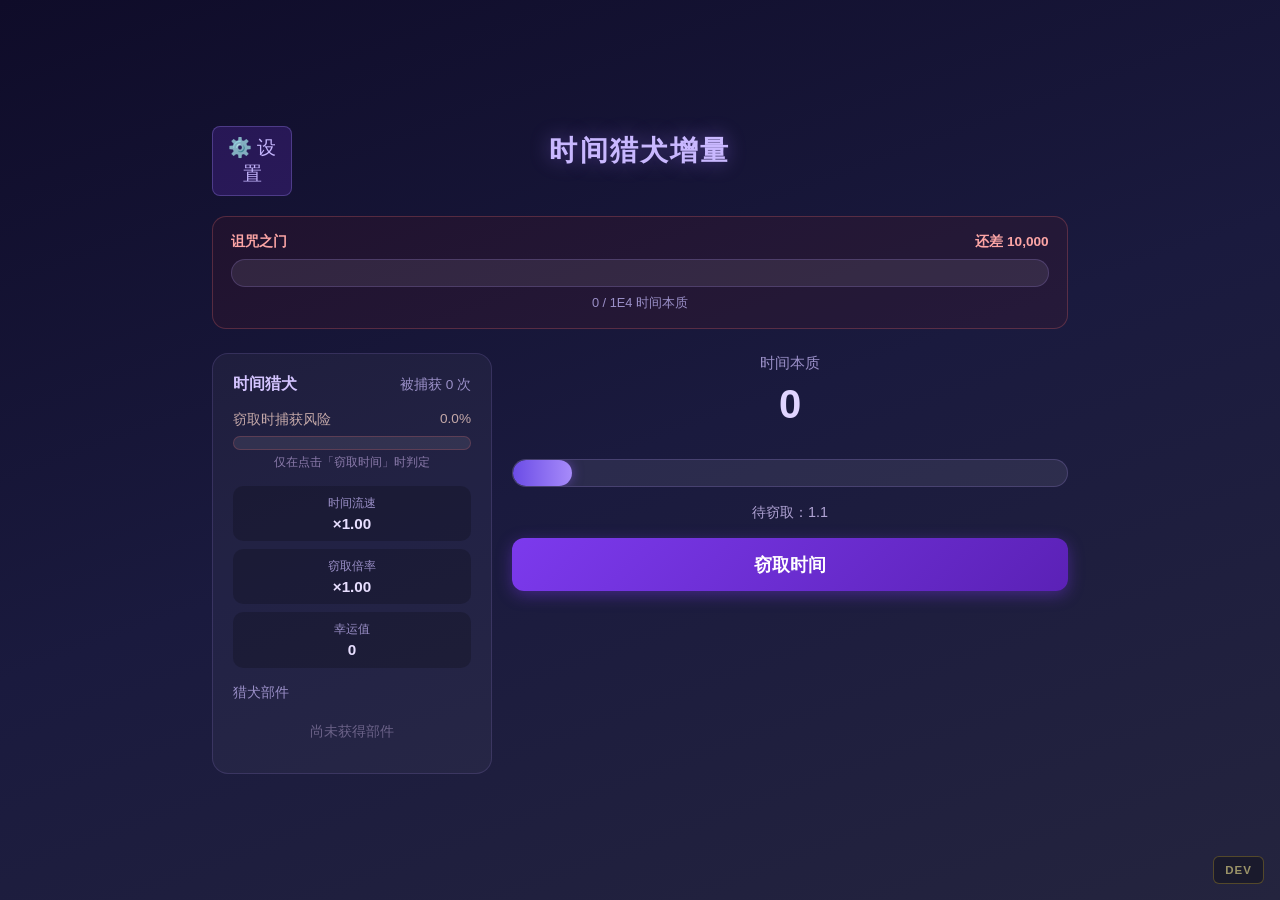
==== index.html @ 8dd00825 "初始化" ====
<!DOCTYPE html>
<html lang="zh-CN">
<head>
  <meta charset="UTF-8">
  <meta name="viewport" content="width=device-width, initial-scale=1.0">
  <title>时间猎犬增量</title>
  <link rel="stylesheet" href="css/style.css">
</head>
<body>
  <div class="game-container">
    <header class="game-header">
      <div class="header-left">
        <button class="settings-btn" id="settings-btn">⚙️ 设置</button>
      </div>
      <h1>时间猎犬增量</h1>
      <div class="header-right"></div>
    </header>

    <!-- 设置面板 -->
    <div class="settings-panel hidden" id="settings-panel">
      <div class="settings-content">
        <div class="settings-header">
          <h2>设置</h2>
          <button class="close-settings-btn" id="close-settings-btn">✕</button>
        </div>
        <div class="settings-actions">
          <button class="reset-save-btn" id="reset-save-btn">重置存档</button>
        </div>
      </div>
    </div>

    <section class="curse-milestone" id="curse-milestone">
      <div class="milestone-header">
        <span class="milestone-title">诅咒之门</span>
        <span class="milestone-remaining" id="curse-remaining-text">还差 1E4</span>
      </div>
      <div class="progress-wrapper curse-milestone-wrapper">
        <div class="progress-bar curse-milestone-bar" id="curse-bar"></div>
      </div>
      <div class="milestone-footer">
        <span class="milestone-progress-text" id="curse-progress-text">0 / 1E4 时间本质</span>
      </div>
      <a class="curse-btn hidden" id="curse-btn" href="curse.html">进入诅咒</a>
    </section>

    <section class="curse-times-milestone hidden" id="curse-times-milestone">
      <div class="milestone-header">
        <span class="milestone-title">被诅咒</span>
        <span class="milestone-remaining" id="curse-times-remaining">还差 10 次</span>
      </div>
      <div class="progress-wrapper curse-times-wrapper">
        <div class="progress-bar curse-times-bar" id="curse-times-bar"></div>
      </div>
      <div class="milestone-footer">
        <span class="milestone-progress-text" id="curse-times-text">0 / 10</span>
      </div>
      <a class="curse-btn" id="curse-btn-times" href="curse.html">进入诅咒</a>
    </section>

    <section class="curse-points-milestone hidden" id="curse-points-milestone">
      <div class="milestone-header">
        <span class="milestone-title">诅咒点数</span>
        <span class="milestone-remaining" id="curse-points-remaining">还差 1E5</span>
      </div>
      <div class="progress-wrapper curse-points-wrapper">
        <div class="progress-bar curse-points-bar" id="curse-points-bar"></div>
      </div>
      <div class="milestone-footer">
        <span class="milestone-progress-text" id="curse-points-text">0 / 1E5</span>
      </div>
      <a class="curse-btn" id="curse-btn-points" href="curse.html">进入诅咒</a>
    </section>

    <section class="challenges-milestone hidden" id="challenges-milestone">
      <div class="milestone-header">
        <span class="milestone-title">完成五个挑战</span>
        <span class="milestone-remaining" id="challenges-remaining">还差 5 个</span>
      </div>
      <div class="progress-wrapper challenges-wrapper">
        <div class="progress-bar challenges-bar" id="challenges-bar"></div>
      </div>
      <div class="milestone-footer">
        <span class="milestone-progress-text" id="challenges-text">0 / 5</span>
      </div>
      <a class="curse-btn" id="curse-btn-challenges" href="curse.html">进入诅咒</a>
    </section>

    <!-- 新添加：悖论点里程碑 -->
    <section class="paradox-milestone hidden" id="paradox-milestone">
      <div class="milestone-header">
        <span class="milestone-title">时间悖论</span>
        <span class="milestone-remaining" id="paradox-remaining">解锁 0</span>
      </div>
      <div class="progress-wrapper paradox-wrapper">
        <div class="progress-bar paradox-bar" id="paradox-bar"></div>
      </div>
      <div class="milestone-footer">
        <span class="milestone-progress-text" id="paradox-text">悖论点: 0 | 加成: 全属性+0%</span>
      </div>
    </section>

    <main class="game-layout">
      <aside class="hound-panel">
        <div class="hound-header">
          <span class="hound-title">时间猎犬</span>
          <span class="capture-count">被捕获 <span id="capture-count">0</span> 次</span>
        </div>

        <div class="curse-stats hidden" id="curse-stats">
          <div class="curse-stat-row">
            <span class="curse-stat-label">被诅咒次数</span>
            <span class="curse-stat-value" id="curse-times-display">0</span>
          </div>
          <div class="curse-stat-row">
            <span class="curse-stat-label">诅咒点数</span>
            <span class="curse-stat-value" id="curse-points-display">0</span>
          </div>
        </div>

        <div class="risk-panel">
          <div class="risk-label">
            <span>窃取时捕获风险</span>
            <span id="capture-risk">0%</span>
          </div>
          <div class="progress-wrapper risk-wrapper">
            <div class="progress-bar risk-bar" id="risk-bar"></div>
          </div>
          <div class="risk-hint">仅在点击「窃取时间」时判定</div>
        </div>

        <div class="cursed-hound-panel hidden" id="cursed-hound-panel">
          <div class="risk-label">
            <span>被诅咒的猎犬威胁</span>
            <span id="cursed-hound-risk">0%</span>
          </div>
          <div class="progress-wrapper risk-wrapper">
            <div class="progress-bar cursed-hound-bar" id="cursed-hound-bar"></div>
          </div>
          <div class="risk-hint">小心！第二条猎犬正在追踪你</div>
        </div>

        <div class="stats-panel">
          <div class="stat-item">
            <span class="stat-name">时间流速</span>
            <span class="stat-value" id="stat-time-flow">×1.00</span>
          </div>
          <div class="stat-item">
            <span class="stat-name">窃取倍率</span>
            <span class="stat-value" id="stat-steal-mult">×1.00</span>
          </div>
          <div class="stat-item">
            <span class="stat-name">幸运值</span>
            <span class="stat-value" id="stat-luck">0</span>
          </div>
          <div class="stat-item stat-curse hidden" id="stat-curse-item">
            <span class="stat-name">时间诅咒</span>
            <span class="stat-value" id="stat-time-curse">×1.00</span>
          </div>
        </div>

        <div class="parts-panel">
          <div class="parts-title">猎犬部件</div>
          <div class="parts-list" id="parts-list">
            <div class="parts-empty">尚未获得部件</div>
          </div>
        </div>

        <div class="parts-panel cursed-equipped-panel hidden" id="cursed-equipped-panel">
          <div class="parts-title">已装备 · 被诅咒部件</div>
          <div class="cursed-equipped" id="cursed-equipped"></div>
        </div>
      </aside>

      <div class="game-content">
        <section class="currency-panel">
          <div class="currency-label">时间本质</div>
          <div class="currency-value" id="essence-total">0</div>
        </section>

        <section class="steal-panel">
          <div class="progress-wrapper">
            <div class="progress-bar" id="progress-bar"></div>
          </div>
          <div class="pending-label">
            待窃取：<span id="essence-pending">0</span>
            <span class="pending-cap hidden" id="pending-cap">（已达上限）</span>
          </div>
          <button class="steal-btn" id="steal-btn">窃取时间</button>
        </section>

        <section class="upgrade-panel hidden" id="upgrade-panel">
          <div class="upgrade-header">
            <span class="upgrade-title">能力升级</span>
          </div>
          <div class="upgrade-list" id="upgrade-list"></div>
        </section>
      </div>
    </main>
  </div>

  <div class="toast hidden" id="capture-toast">
    <div class="toast-title">被时间猎犬捕获！</div>
    <div class="toast-body" id="toast-body"></div>
  </div>

  <script src="js/core/gameState.js"></script>
  <script src="js/systems/save.js"></script>
  <script src="js/systems/stats.js"></script>
  <script src="js/systems/timeEssence.js"></script>
  <script src="js/systems/upgrades.js"></script>
  <script src="js/systems/curse.js"></script>
  <script src="js/systems/curseShop.js"></script>
  <script src="js/systems/timeHound.js"></script>
  <script src="js/ui/ui.js"></script>
  <script src="js/main.js"></script>

  <!-- ========== DEV MODE（发布时删除此区块及 js/dev/、css/dev.css）========== -->
  <link rel="stylesheet" href="css/dev.css">
  <script src="js/dev/devMode.js"></script>
  <!-- ========== END DEV MODE ========== -->
</body>
</html>
---- css/style.css ----
* {
  margin: 0;
  padding: 0;
  box-sizing: border-box;
}

body {
  min-height: 100vh;
  font-family: "Segoe UI", "Microsoft YaHei", sans-serif;
  background: linear-gradient(160deg, #0f0c29 0%, #1a1a3e 50%, #24243e 100%);
  color: #e8e6f0;
  display: flex;
  align-items: center;
  justify-content: center;
  padding: 1.5rem 0;
}

.game-container {
  width: min(920px, 96vw);
  padding: 2rem;
}

.game-header h1 {
  text-align: center;
  font-size: 1.75rem;
  font-weight: 600;
  letter-spacing: 0.08em;
  margin-bottom: 1.25rem;
  color: #c9b8ff;
  text-shadow: 0 0 20px rgba(160, 120, 255, 0.4);
}

.curse-milestone {
  background: rgba(127, 29, 29, 0.12);
  border: 1px solid rgba(248, 113, 113, 0.25);
  border-radius: 14px;
  padding: 1rem 1.15rem;
  margin-bottom: 1.5rem;
  animation: panel-in 0.35s ease;
}

.curse-milestone.hidden {
  display: none;
}

.milestone-header {
  display: flex;
  justify-content: space-between;
  align-items: center;
  margin-bottom: 0.5rem;
  font-size: 0.85rem;
}

.milestone-title {
  font-weight: 600;
  color: #fca5a5;
}

.milestone-progress-text {
  color: #9a8fc7;
  font-size: 0.8rem;
  font-variant-numeric: tabular-nums;
}

.milestone-remaining {
  color: #fca5a5;
  font-weight: 600;
  font-variant-numeric: tabular-nums;
}

.milestone-footer {
  margin-top: 0.4rem;
  text-align: center;
}

.curse-milestone-wrapper {
  height: 16px;
  border-color: rgba(248, 113, 113, 0.2);
}

.curse-milestone-bar {
  background: linear-gradient(90deg, #991b1b, #f87171);
  box-shadow: 0 0 10px rgba(220, 38, 38, 0.4);
}

.curse-btn {
  display: block;
  margin-top: 0.85rem;
  padding: 0.7rem 1rem;
  text-align: center;
  text-decoration: none;
  font-size: 0.95rem;
  font-weight: 600;
  color: #fff;
  background: linear-gradient(135deg, #991b1b, #7f1d1d);
  border-radius: 10px;
  box-shadow: 0 4px 16px rgba(153, 27, 27, 0.4);
  transition: transform 0.15s, box-shadow 0.15s;
}

.curse-btn:hover {
  transform: translateY(-2px);
  box-shadow: 0 6px 20px rgba(153, 27, 27, 0.55);
}

.curse-btn.hidden {
  display: none;
}

.curse-times-milestone {
  background: rgba(88, 28, 135, 0.15);
  border: 1px solid rgba(192, 132, 252, 0.3);
  border-radius: 14px;
  padding: 1rem 1.15rem;
  margin-bottom: 1.5rem;
  animation: panel-in 0.35s ease;
}

.curse-times-milestone.hidden {
  display: none;
}

.curse-points-milestone {
  background: rgba(30, 58, 138, 0.15);
  border: 1px solid rgba(96, 165, 250, 0.3);
  border-radius: 14px;
  padding: 1rem 1.15rem;
  margin-bottom: 1.5rem;
  animation: panel-in 0.35s ease;
}

.curse-points-milestone.hidden {
  display: none;
}

.curse-points-wrapper {
  height: 16px;
  border-color: rgba(96, 165, 250, 0.25);
}

.curse-points-bar {
  background: linear-gradient(90deg, #1d4ed8, #60a5fa);
  box-shadow: 0 0 10px rgba(96, 165, 250, 0.4);
}

.curse-stats {
  background: rgba(127, 29, 29, 0.15);
  border: 1px solid rgba(248, 113, 113, 0.2);
  border-radius: 10px;
  padding: 0.65rem 0.75rem;
  margin-bottom: 1rem;
}

.curse-stats.hidden {
  display: none;
}

.curse-stat-row {
  display: flex;
  justify-content: space-between;
  align-items: center;
  font-size: 0.82rem;
  padding: 0.2rem 0;
}

.curse-stat-label {
  color: #c4a8a8;
}

.curse-stat-value {
  color: #fca5a5;
  font-weight: 600;
  font-variant-numeric: tabular-nums;
}

.curse-times-wrapper {
  height: 16px;
  border-color: rgba(192, 132, 252, 0.25);
}

.curse-times-bar {
  background: linear-gradient(90deg, #6b21a8, #c084fc);
  box-shadow: 0 0 10px rgba(192, 132, 252, 0.4);
}

.stat-item.stat-curse.hidden {
  display: none;
}

.cursed-equipped-panel.hidden {
  display: none;
}

.cursed-equipped-panel {
  margin-top: 0.75rem;
}

.cursed-equipped .part-item {
  border-left-color: #f472b6;
}

.cursed-equipped .part-item.stat-timeCurse {
  border-left-color: #e11d48;
}

.part-item.stat-timeCurse {
  border-left-color: #e11d48;
}


.game-layout {
  display: grid;
  grid-template-columns: 280px 1fr;
  gap: 1.25rem;
  align-items: start;
}

.game-content {
  display: flex;
  flex-direction: column;
  gap: 0;
}

.currency-panel {
  text-align: center;
  margin-bottom: 2rem;
}

.currency-label {
  font-size: 0.95rem;
  color: #9a8fc7;
  margin-bottom: 0.5rem;
}

.currency-value {
  font-size: 2.5rem;
  font-weight: 700;
  color: #e0d4ff;
  font-variant-numeric: tabular-nums;
}

.steal-panel {
  display: flex;
  flex-direction: column;
  gap: 1rem;
  margin-bottom: 2rem;
}

.progress-wrapper {
  width: 100%;
  height: 28px;
  background: rgba(255, 255, 255, 0.08);
  border-radius: 14px;
  overflow: hidden;
  border: 1px solid rgba(180, 150, 255, 0.2);
}

.progress-bar {
  height: 100%;
  width: 0%;
  background: linear-gradient(90deg, #6b4ce6, #a78bfa);
  border-radius: 14px;
  transition: width 0.1s linear;
  box-shadow: 0 0 12px rgba(139, 92, 246, 0.5);
}

.pending-label {
  text-align: center;
  font-size: 0.9rem;
  color: #b0a3d4;
  font-variant-numeric: tabular-nums;
}

.pending-cap {
  color: #fbbf24;
  font-size: 0.82rem;
  margin-left: 0.25rem;
}

.pending-cap.hidden {
  display: none;
}

.upgrade-panel {
  background: rgba(124, 58, 237, 0.1);
  border: 1px solid rgba(167, 139, 250, 0.35);
  border-radius: 16px;
  padding: 1.25rem;
  margin-bottom: 0;
  animation: panel-in 0.35s ease;
}

.upgrade-panel.hidden {
  display: none;
}

.upgrade-header {
  margin-bottom: 0.85rem;
}

.upgrade-title {
  font-size: 0.92rem;
  font-weight: 600;
  color: #c4b5fd;
}

.upgrade-list {
  display: flex;
  flex-direction: column;
  gap: 0.55rem;
}

.upgrade-item {
  display: grid;
  grid-template-columns: 1fr auto;
  gap: 0.5rem 0.75rem;
  align-items: center;
  background: rgba(0, 0, 0, 0.22);
  border-radius: 10px;
  padding: 0.65rem 0.75rem;
}

.upgrade-info {
  min-width: 0;
}

.upgrade-name {
  font-size: 0.88rem;
  font-weight: 600;
  color: #e8dfff;
}

.upgrade-desc {
  font-size: 0.75rem;
  color: #9a8fc7;
  margin-top: 0.15rem;
}

.upgrade-level {
  font-size: 0.72rem;
  color: #7c6fa8;
  margin-top: 0.1rem;
}

.upgrade-btn {
  padding: 0.5rem 0.85rem;
  font-size: 0.82rem;
  font-weight: 600;
  color: #fff;
  background: linear-gradient(135deg, #6d28d9, #5b21b6);
  border: none;
  border-radius: 8px;
  cursor: pointer;
  white-space: nowrap;
  transition: opacity 0.15s, transform 0.15s;
  touch-action: manipulation;
  user-select: none;
}

.upgrade-btn:hover:not(:disabled) {
  transform: translateY(-1px);
}

.upgrade-btn:disabled {
  opacity: 0.4;
  cursor: not-allowed;
}

.progress-bar.full {
  background: linear-gradient(90deg, #a78bfa, #fbbf24);
  box-shadow: 0 0 14px rgba(251, 191, 36, 0.45);
}

@keyframes panel-in {
  from {
    opacity: 0;
    transform: translateY(-6px);
  }
  to {
    opacity: 1;
    transform: translateY(0);
  }
}

.steal-btn {
  padding: 0.9rem 1.5rem;
  font-size: 1.1rem;
  font-weight: 600;
  color: #fff;
  background: linear-gradient(135deg, #7c3aed, #5b21b6);
  border: none;
  border-radius: 12px;
  cursor: pointer;
  transition: transform 0.15s, box-shadow 0.15s;
  box-shadow: 0 4px 16px rgba(124, 58, 237, 0.4);
}

.steal-btn:hover {
  transform: translateY(-2px);
  box-shadow: 0 6px 20px rgba(124, 58, 237, 0.55);
}

.steal-btn:active {
  transform: translateY(0);
}

.steal-btn:disabled {
  opacity: 0.45;
  cursor: not-allowed;
  transform: none;
}

.hound-panel {
  background: rgba(255, 255, 255, 0.04);
  border: 1px solid rgba(180, 150, 255, 0.15);
  border-radius: 16px;
  padding: 1.25rem;
  position: sticky;
  top: 1.5rem;
}

.hound-header {
  display: flex;
  justify-content: space-between;
  align-items: center;
  margin-bottom: 1rem;
}

.hound-title {
  font-size: 1rem;
  font-weight: 600;
  color: #d4c4ff;
}

.capture-count {
  font-size: 0.85rem;
  color: #9a8fc7;
  font-variant-numeric: tabular-nums;
}

.risk-panel {
  margin-bottom: 1rem;
}

.risk-hint {
  font-size: 0.72rem;
  color: #8a7aaa;
  margin-top: 0.35rem;
  text-align: center;
}

.risk-label {
  display: flex;
  justify-content: space-between;
  font-size: 0.85rem;
  color: #c4a8a8;
  margin-bottom: 0.4rem;
  font-variant-numeric: tabular-nums;
}

.risk-wrapper {
  height: 14px;
  border-color: rgba(220, 100, 100, 0.25);
}

.risk-bar {
  background: linear-gradient(90deg, #dc2626, #f87171);
  box-shadow: 0 0 10px rgba(220, 38, 38, 0.45);
}

.stats-panel {
  display: flex;
  flex-direction: column;
  gap: 0.5rem;
  margin-bottom: 1rem;
}

.stat-item {
  background: rgba(0, 0, 0, 0.2);
  border-radius: 10px;
  padding: 0.6rem 0.4rem;
  text-align: center;
}

.stat-name {
  display: block;
  font-size: 0.72rem;
  color: #9a8fc7;
  margin-bottom: 0.25rem;
}

.stat-value {
  display: block;
  font-size: 0.95rem;
  font-weight: 600;
  color: #e8dfff;
  font-variant-numeric: tabular-nums;
}

.parts-panel {
  margin-top: 0.5rem;
}

.parts-title {
  font-size: 0.85rem;
  color: #9a8fc7;
  margin-bottom: 0.6rem;
}

.parts-list {
  max-height: 220px;
  overflow-y: auto;
  display: flex;
  flex-direction: column;
  gap: 0.45rem;
}

.parts-empty {
  text-align: center;
  font-size: 0.85rem;
  color: #6b6288;
  padding: 0.75rem 0;
}

.part-item {
  display: flex;
  justify-content: space-between;
  align-items: center;
  gap: 0.5rem;
  background: rgba(0, 0, 0, 0.22);
  border-radius: 8px;
  padding: 0.55rem 0.75rem;
  border-left: 3px solid #7c3aed;
}

.part-main {
  display: flex;
  flex-direction: column;
  gap: 0.2rem;
  min-width: 0;
}

.part-concentration {
  font-size: 0.72rem;
  font-weight: 600;
  font-variant-numeric: tabular-nums;
}

.part-concentration.conc-low {
  color: #93c5fd;
}

.part-concentration.conc-mid {
  color: #fbbf24;
}

.part-concentration.conc-high {
  color: #f472b6;
  text-shadow: 0 0 8px rgba(244, 114, 182, 0.4);
}

.part-item.stat-timeFlow {
  border-left-color: #60a5fa;
}

.part-item.stat-stealMultiplier {
  border-left-color: #f59e0b;
}

.part-item.stat-luck {
  border-left-color: #34d399;
}

.part-name {
  font-size: 0.85rem;
  color: #ddd6f5;
}

.part-bonus {
  font-size: 0.8rem;
  color: #b0a3d4;
  font-variant-numeric: tabular-nums;
}

.toast {
  position: fixed;
  top: 1.5rem;
  left: 50%;
  transform: translateX(-50%);
  background: rgba(30, 20, 50, 0.95);
  border: 1px solid rgba(220, 100, 100, 0.5);
  border-radius: 12px;
  padding: 1rem 1.5rem;
  min-width: 260px;
  text-align: center;
  box-shadow: 0 8px 32px rgba(0, 0, 0, 0.5);
  z-index: 100;
  animation: toast-in 0.3s ease;
}

.toast.hidden {
  display: none;
}

.toast-title {
  font-size: 1rem;
  font-weight: 600;
  color: #fca5a5;
  margin-bottom: 0.4rem;
}

.toast-body {
  font-size: 0.9rem;
  color: #ddd6f5;
}

@keyframes toast-in {
  from {
    opacity: 0;
    transform: translateX(-50%) translateY(-12px);
  }
  to {
    opacity: 1;
    transform: translateX(-50%) translateY(0);
  }
}

/* ===== 设置面板样式 ===== */
.game-header {
  display: flex;
  justify-content: space-between;
  align-items: center;
  margin-bottom: 1.25rem;
}

.header-left, .header-right {
  width: 80px;
  display: flex;
  justify-content: center;
}

.settings-btn {
  padding: 0.5rem 0.75rem;
  font-size: 1.2rem;
  background: rgba(124, 58, 237, 0.2);
  border: 1px solid rgba(167, 139, 250, 0.3);
  border-radius: 8px;
  color: #c4b5fd;
  cursor: pointer;
  transition: all 0.15s ease;
}

.settings-btn:hover {
  background: rgba(124, 58, 237, 0.35);
  transform: scale(1.05);
}

.settings-panel {
  position: fixed;
  top: 0;
  left: 0;
  right: 0;
  bottom: 0;
  background: rgba(0, 0, 0, 0.7);
  display: flex;
  align-items: center;
  justify-content: center;
  z-index: 200;
  animation: settings-in 0.2s ease;
}

.settings-panel.hidden {
  display: none;
}

@keyframes settings-in {
  from {
    opacity: 0;
  }
  to {
    opacity: 1;
  }
}

.settings-content {
  background: linear-gradient(160deg, #1a1a3e, #24243e);
  border: 1px solid rgba(167, 139, 250, 0.3);
  border-radius: 16px;
  padding: 1.5rem;
  width: min(380px, 90vw);
  box-shadow: 0 8px 32px rgba(0, 0, 0, 0.6);
}

.settings-header {
  display: flex;
  justify-content: space-between;
  align-items: center;
  margin-bottom: 1.25rem;
}

.settings-header h2 {
  font-size: 1.2rem;
  color: #c9b8ff;
}

.close-settings-btn {
  padding: 0.4rem 0.6rem;
  font-size: 1rem;
  background: rgba(124, 58, 237, 0.2);
  border: 1px solid rgba(167, 139, 250, 0.3);
  border-radius: 6px;
  color: #c4b5fd;
  cursor: pointer;
  transition: all 0.15s ease;
}

.close-settings-btn:hover {
  background: rgba(220, 38, 38, 0.3);
  border-color: rgba(248, 113, 113, 0.4);
  color: #fca5a5;
}

.settings-actions {
  display: flex;
  flex-direction: column;
  gap: 0.75rem;
}

.reset-save-btn {
  padding: 0.8rem 1rem;
  font-size: 0.95rem;
  font-weight: 600;
  color: #fff;
  background: linear-gradient(135deg, #991b1b, #7f1d1d);
  border: none;
  border-radius: 10px;
  cursor: pointer;
  transition: transform 0.15s, box-shadow 0.15s;
  box-shadow: 0 4px 16px rgba(153, 27, 27, 0.4);
}

.reset-save-btn:hover {
  transform: translateY(-2px);
  box-shadow: 0 6px 20px rgba(153, 27, 27, 0.55);
}

/* ===== 挑战里程碑样式 ===== */
.challenges-milestone {
  background: rgba(180, 83, 9, 0.15);
  border: 1px solid rgba(251, 191, 36, 0.3);
  border-radius: 14px;
  padding: 1rem 1.15rem;
  margin-bottom: 1.5rem;
  animation: panel-in 0.35s ease;
}

.challenges-milestone.hidden {
  display: none;
}

.challenges-wrapper {
  height: 16px;
  border-color: rgba(251, 191, 36, 0.25);
}

.challenges-bar {
  background: linear-gradient(90deg, #d97706, #fbbf24);
  box-shadow: 0 0 10px rgba(251, 191, 36, 0.4);
}

/* ===== 被诅咒的猎犬面板样式 ===== */
.cursed-hound-panel {
  margin-bottom: 1rem;
}

.cursed-hound-panel.hidden {
  display: none;
}

.cursed-hound-bar {
  background: linear-gradient(90deg, #be123c, #f43f5e);
  box-shadow: 0 0 10px rgba(244, 63, 94, 0.45);
}

/* ===== 悖论点里程碑样式 ===== */
.paradox-milestone {
  background: rgba(139, 92, 246, 0.15);
  border: 1px solid rgba(167, 139, 250, 0.3);
  border-radius: 14px;
  padding: 1rem 1.15rem;
  margin-bottom: 1.5rem;
  animation: panel-in 0.35s ease;
}

.paradox-milestone.hidden {
  display: none;
}

.paradox-wrapper {
  height: 16px;
  border-color: rgba(167, 139, 250, 0.25);
}

.paradox-bar {
  background: linear-gradient(90deg, #7c3aed, #a78bfa);
  box-shadow: 0 0 10px rgba(124, 58, 237, 0.4);
}

@media (max-width: 720px) {
  .game-layout {
    grid-template-columns: 1fr;
  }

  .hound-panel {
    position: static;
    order: 2;
  }

  .game-content {
    order: 1;
  }

  .stats-panel {
    display: grid;
    grid-template-columns: repeat(3, 1fr);
  }
}
---- css/dev.css ----
/* 开发者模式样式 — 发布时删除本文件及 index.html 中的 DEV MODE 区块 */

.dev-toggle {
  position: fixed;
  right: 1rem;
  bottom: 1rem;
  z-index: 9999;
  padding: 0.45rem 0.7rem;
  font-size: 0.72rem;
  font-weight: 700;
  letter-spacing: 0.08em;
  color: #fef08a;
  background: rgba(20, 20, 30, 0.92);
  border: 1px solid rgba(250, 204, 21, 0.45);
  border-radius: 6px;
  cursor: pointer;
  opacity: 0.55;
  transition: opacity 0.15s, transform 0.15s;
}

.dev-toggle:hover,
.dev-toggle.active {
  opacity: 1;
  transform: scale(1.05);
}

.dev-panel {
  position: fixed;
  right: 1rem;
  bottom: 3.2rem;
  z-index: 9998;
  width: min(360px, calc(100vw - 2rem));
  max-height: min(78vh, 640px);
  background: rgba(16, 14, 28, 0.97);
  border: 1px solid rgba(250, 204, 21, 0.35);
  border-radius: 12px;
  box-shadow: 0 12px 40px rgba(0, 0, 0, 0.55);
  display: none;
  flex-direction: column;
  overflow: hidden;
}

.dev-panel.open {
  display: flex;
}

.dev-panel-header {
  display: flex;
  justify-content: space-between;
  align-items: center;
  padding: 0.7rem 0.9rem;
  background: rgba(250, 204, 21, 0.08);
  border-bottom: 1px solid rgba(250, 204, 21, 0.2);
  font-size: 0.85rem;
  font-weight: 600;
  color: #fef08a;
}

.dev-close {
  background: none;
  border: none;
  color: #9a8fc7;
  font-size: 1.2rem;
  cursor: pointer;
  line-height: 1;
  padding: 0 0.25rem;
}

.dev-close:hover {
  color: #fff;
}

.dev-panel-body {
  padding: 0.75rem;
  overflow-y: auto;
}

.dev-section {
  margin-bottom: 0.85rem;
  padding-bottom: 0.85rem;
  border-bottom: 1px solid rgba(255, 255, 255, 0.06);
}

.dev-section:last-child {
  margin-bottom: 0;
  padding-bottom: 0;
  border-bottom: none;
}

.dev-section-title {
  font-size: 0.75rem;
  font-weight: 600;
  color: #c4b5fd;
  margin-bottom: 0.5rem;
  text-transform: uppercase;
  letter-spacing: 0.06em;
}

.dev-actions {
  display: flex;
  flex-wrap: wrap;
  gap: 0.35rem;
}

.dev-action-btn {
  padding: 0.35rem 0.55rem;
  font-size: 0.72rem;
  color: #e8e6f0;
  background: rgba(255, 255, 255, 0.08);
  border: 1px solid rgba(255, 255, 255, 0.12);
  border-radius: 6px;
  cursor: pointer;
}

.dev-action-btn:hover {
  background: rgba(255, 255, 255, 0.14);
}

.dev-action-btn.dev-danger {
  color: #fca5a5;
  border-color: rgba(248, 113, 113, 0.3);
}

.dev-grid {
  display: grid;
  grid-template-columns: 1fr 1fr;
  gap: 0.4rem 0.6rem;
  align-items: center;
  margin-bottom: 0.5rem;
}

.dev-grid label {
  font-size: 0.72rem;
  color: #9a8fc7;
}

.dev-input {
  width: 100%;
  padding: 0.3rem 0.45rem;
  font-size: 0.78rem;
  color: #e8e6f0;
  background: rgba(0, 0, 0, 0.35);
  border: 1px solid rgba(255, 255, 255, 0.12);
  border-radius: 5px;
}

.dev-apply-btn {
  width: 100%;
  padding: 0.4rem;
  font-size: 0.75rem;
  font-weight: 600;
  color: #1a1a2e;
  background: #fef08a;
  border: none;
  border-radius: 6px;
  cursor: pointer;
}

.dev-apply-btn:hover {
  background: #fde047;
}
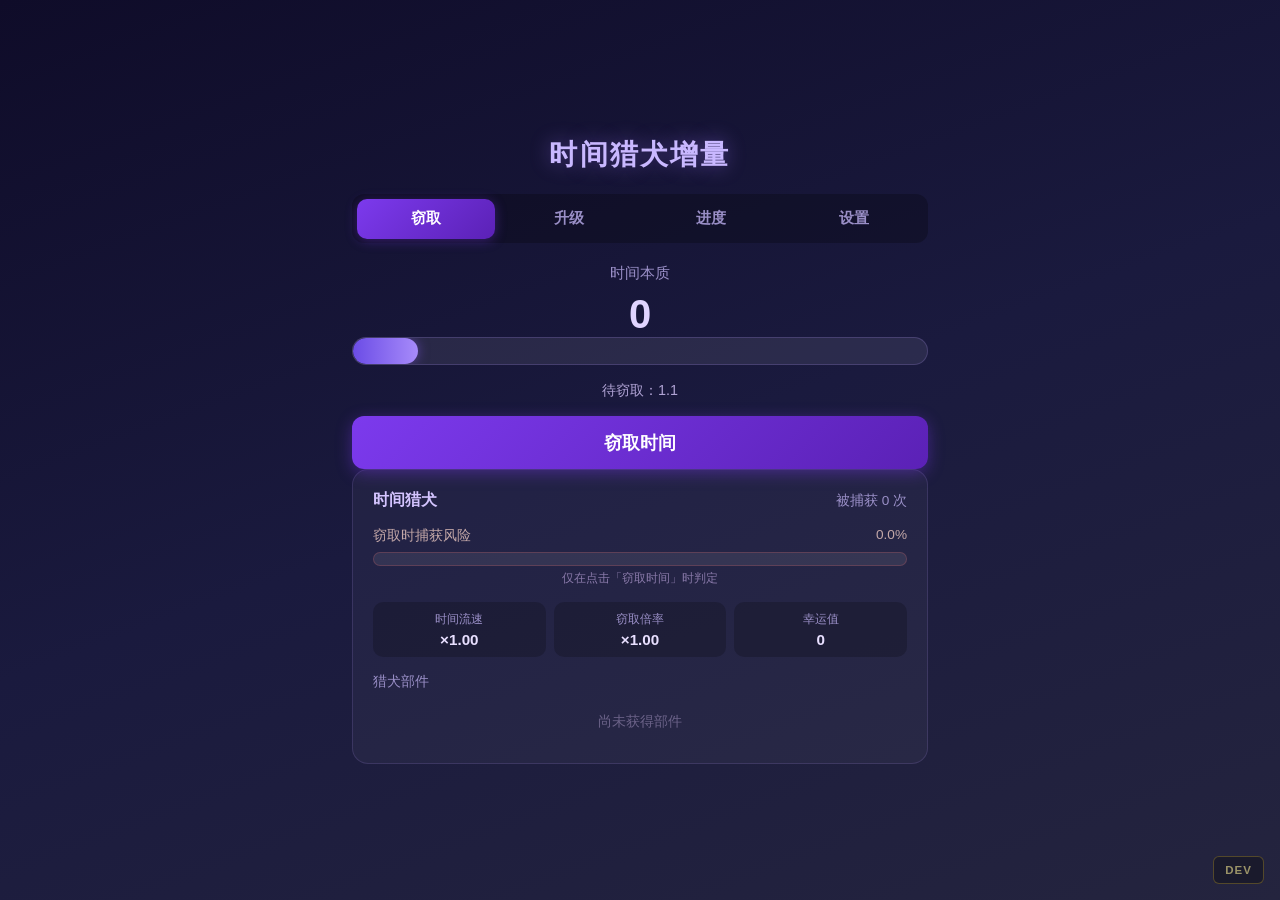
==== commit b2da5efc: "feat(ui): 页面布局重构为SPA子页面导航模式 - 将多HTML页面(index.html/curse.html)重构为单页面4子页面(窃取/升级/进度/设置) - 新增顶部Tab导航栏，支持" ====
--- a/index.html
+++ b/index.html
@@ -5,101 +5,40 @@
   <meta name="viewport" content="width=device-width, initial-scale=1.0">
   <title>时间猎犬增量</title>
   <link rel="stylesheet" href="css/style.css">
+  <link rel="stylesheet" href="css/tabs.css">
+  <link rel="stylesheet" href="css/curse.css">
 </head>
 <body>
   <div class="game-container">
     <header class="game-header">
-      <div class="header-left">
-        <button class="settings-btn" id="settings-btn">⚙️ 设置</button>
-      </div>
       <h1>时间猎犬增量</h1>
-      <div class="header-right"></div>
     </header>
 
-    <!-- 设置面板 -->
-    <div class="settings-panel hidden" id="settings-panel">
-      <div class="settings-content">
-        <div class="settings-header">
-          <h2>设置</h2>
-          <button class="close-settings-btn" id="close-settings-btn">✕</button>
-        </div>
-        <div class="settings-actions">
-          <button class="reset-save-btn" id="reset-save-btn">重置存档</button>
-        </div>
-      </div>
-    </div>
-
-    <section class="curse-milestone" id="curse-milestone">
-      <div class="milestone-header">
-        <span class="milestone-title">诅咒之门</span>
-        <span class="milestone-remaining" id="curse-remaining-text">还差 1E4</span>
-      </div>
-      <div class="progress-wrapper curse-milestone-wrapper">
-        <div class="progress-bar curse-milestone-bar" id="curse-bar"></div>
-      </div>
-      <div class="milestone-footer">
-        <span class="milestone-progress-text" id="curse-progress-text">0 / 1E4 时间本质</span>
-      </div>
-      <a class="curse-btn hidden" id="curse-btn" href="curse.html">进入诅咒</a>
-    </section>
-
-    <section class="curse-times-milestone hidden" id="curse-times-milestone">
-      <div class="milestone-header">
-        <span class="milestone-title">被诅咒</span>
-        <span class="milestone-remaining" id="curse-times-remaining">还差 10 次</span>
-      </div>
-      <div class="progress-wrapper curse-times-wrapper">
-        <div class="progress-bar curse-times-bar" id="curse-times-bar"></div>
-      </div>
-      <div class="milestone-footer">
-        <span class="milestone-progress-text" id="curse-times-text">0 / 10</span>
-      </div>
-      <a class="curse-btn" id="curse-btn-times" href="curse.html">进入诅咒</a>
-    </section>
-
-    <section class="curse-points-milestone hidden" id="curse-points-milestone">
-      <div class="milestone-header">
-        <span class="milestone-title">诅咒点数</span>
-        <span class="milestone-remaining" id="curse-points-remaining">还差 1E5</span>
-      </div>
-      <div class="progress-wrapper curse-points-wrapper">
-        <div class="progress-bar curse-points-bar" id="curse-points-bar"></div>
-      </div>
-      <div class="milestone-footer">
-        <span class="milestone-progress-text" id="curse-points-text">0 / 1E5</span>
-      </div>
-      <a class="curse-btn" id="curse-btn-points" href="curse.html">进入诅咒</a>
-    </section>
-
-    <section class="challenges-milestone hidden" id="challenges-milestone">
-      <div class="milestone-header">
-        <span class="milestone-title">完成五个挑战</span>
-        <span class="milestone-remaining" id="challenges-remaining">还差 5 个</span>
-      </div>
-      <div class="progress-wrapper challenges-wrapper">
-        <div class="progress-bar challenges-bar" id="challenges-bar"></div>
-      </div>
-      <div class="milestone-footer">
-        <span class="milestone-progress-text" id="challenges-text">0 / 5</span>
-      </div>
-      <a class="curse-btn" id="curse-btn-challenges" href="curse.html">进入诅咒</a>
-    </section>
-
-    <!-- 新添加：悖论点里程碑 -->
-    <section class="paradox-milestone hidden" id="paradox-milestone">
-      <div class="milestone-header">
-        <span class="milestone-title">时间悖论</span>
-        <span class="milestone-remaining" id="paradox-remaining">解锁 0</span>
-      </div>
-      <div class="progress-wrapper paradox-wrapper">
-        <div class="progress-bar paradox-bar" id="paradox-bar"></div>
-      </div>
-      <div class="milestone-footer">
-        <span class="milestone-progress-text" id="paradox-text">悖论点: 0 | 加成: 全属性+0%</span>
-      </div>
-    </section>
-
-    <main class="game-layout">
+    <nav class="tab-nav" id="tab-nav">
+      <button class="tab-btn active" data-page="steal">窃取</button>
+      <button class="tab-btn" data-page="upgrade">升级</button>
+      <button class="tab-btn" data-page="progress">进度</button>
+      <button class="tab-btn" data-page="settings">设置</button>
+    </nav>
+
+    <!-- ===== 窃取页 ===== -->
+    <section class="page-steal page-section active" id="page-steal">
+      <section class="currency-panel">
+        <div class="currency-label">时间本质</div>
+        <div class="currency-value" id="essence-total">0</div>
+      </section>
+
+      <section class="steal-panel">
+        <div class="progress-wrapper">
+          <div class="progress-bar" id="progress-bar"></div>
+        </div>
+        <div class="pending-label">
+          待窃取：<span id="essence-pending">0</span>
+          <span class="pending-cap hidden" id="pending-cap">（已达上限）</span>
+        </div>
+        <button class="steal-btn" id="steal-btn">窃取时间</button>
+      </section>
+
       <aside class="hound-panel">
         <div class="hound-header">
           <span class="hound-title">时间猎犬</span>
@@ -171,31 +110,86 @@
         </div>
       </aside>
 
-      <div class="game-content">
-        <section class="currency-panel">
-          <div class="currency-label">时间本质</div>
-          <div class="currency-value" id="essence-total">0</div>
-        </section>
-
-        <section class="steal-panel">
-          <div class="progress-wrapper">
-            <div class="progress-bar" id="progress-bar"></div>
-          </div>
-          <div class="pending-label">
-            待窃取：<span id="essence-pending">0</span>
-            <span class="pending-cap hidden" id="pending-cap">（已达上限）</span>
-          </div>
-          <button class="steal-btn" id="steal-btn">窃取时间</button>
-        </section>
-
-        <section class="upgrade-panel hidden" id="upgrade-panel">
-          <div class="upgrade-header">
-            <span class="upgrade-title">能力升级</span>
-          </div>
-          <div class="upgrade-list" id="upgrade-list"></div>
-        </section>
-      </div>
-    </main>
+      <section class="upgrade-panel hidden" id="upgrade-panel">
+        <div class="upgrade-header">
+          <span class="upgrade-title">能力升级</span>
+        </div>
+        <div class="upgrade-list" id="upgrade-list"></div>
+      </section>
+    </section>
+
+    <!-- ===== 升级页 ===== -->
+    <section class="page-upgrade page-section" id="page-upgrade">
+      <div class="upgrade-page-header">
+        <h2 class="upgrade-page-title">禁忌之力</h2>
+        <p class="upgrade-page-subtitle">以一切换取禁忌之力。</p>
+      </div>
+
+      <section class="curse-sacrifice-panel">
+        <h2 class="curse-section-title">禁忌献祭</h2>
+        <p class="curse-sacrifice-desc">
+          牺牲你现有的<strong>全部时间本质</strong>与<strong>全部猎犬部件</strong>，
+          换取一件「被诅咒」的猎犬部件。每次献祭计为被诅咒一次。
+          <br><strong>提示：想要达成一次被诅咒，你最少需要 1E4 的时间本质。</strong>
+        </p>
+        <div class="curse-sacrifice-preview" id="sacrifice-preview">
+          可献祭：时间本质 0，部件 0 件
+        </div>
+        <button type="button" class="curse-sacrifice-btn" id="sacrifice-btn" disabled>
+          献祭一切，接受诅咒
+        </button>
+        <p class="curse-sacrifice-warn">此操作不可撤销。</p>
+      </section>
+
+      <section class="curse-inventory-panel">
+        <h2 class="curse-section-title">被诅咒部件</h2>
+        <div class="curse-parts-list" id="curse-parts-list">
+          <div class="parts-empty">尚无被诅咒部件</div>
+        </div>
+      </section>
+
+      <section class="curse-shop-panel hidden" id="curse-shop-panel">
+        <h2 class="curse-section-title">诅咒商店</h2>
+        <div class="curse-points-balance">
+          诅咒点数：<span id="curse-points-balance">0</span>
+        </div>
+        <div class="curse-shop-list" id="curse-shop-list"></div>
+      </section>
+    </section>
+
+    <!-- ===== 进度页 ===== -->
+    <section class="page-progress page-section" id="page-progress">
+      <div class="progress-page-header">
+        <h2 class="progress-page-title">进度与成就</h2>
+      </div>
+
+      <section class="achievements-panel" id="achievements-panel">
+        <h2 class="curse-section-title">成就</h2>
+        <div class="achievements-list" id="achievements-list"></div>
+      </section>
+
+      <section class="curse-challenges-panel hidden" id="curse-challenges-panel">
+        <h2 class="curse-section-title">挑战</h2>
+        <button type="button" class="curse-challenge-btn" id="challenge-btn">
+          开始挑战
+        </button>
+      </section>
+
+      <section class="stats-detail-panel" id="stats-detail-panel">
+        <h2 class="curse-section-title">统计</h2>
+        <div class="stats-detail-list" id="stats-detail-list"></div>
+      </section>
+    </section>
+
+    <!-- ===== 设置页 ===== -->
+    <section class="page-settings page-section" id="page-settings">
+      <div class="settings-page-header">
+        <h2 class="settings-page-title">设置</h2>
+      </div>
+      <div class="settings-page-content">
+        <button class="reset-save-btn" id="reset-save-btn">重置存档</button>
+      </div>
+    </section>
   </div>
 
   <div class="toast hidden" id="capture-toast">
@@ -211,6 +205,7 @@
   <script src="js/systems/curse.js"></script>
   <script src="js/systems/curseShop.js"></script>
   <script src="js/systems/timeHound.js"></script>
+  <script src="js/ui/navigation.js"></script>
   <script src="js/ui/ui.js"></script>
   <script src="js/main.js"></script>
 
--- a/css/style.css
+++ b/css/style.css
@@ -16,7 +16,7 @@
 }
 
 .game-container {
-  width: min(920px, 96vw);
+  width: min(640px, 96vw);
   padding: 2rem;
 }
 
@@ -30,200 +30,22 @@
   text-shadow: 0 0 20px rgba(160, 120, 255, 0.4);
 }
 
-.curse-milestone {
-  background: rgba(127, 29, 29, 0.12);
-  border: 1px solid rgba(248, 113, 113, 0.25);
-  border-radius: 14px;
-  padding: 1rem 1.15rem;
-  margin-bottom: 1.5rem;
-  animation: panel-in 0.35s ease;
-}
-
-.curse-milestone.hidden {
-  display: none;
-}
-
-.milestone-header {
-  display: flex;
-  justify-content: space-between;
+.game-header {
+  display: flex;
+  justify-content: center;
   align-items: center;
-  margin-bottom: 0.5rem;
-  font-size: 0.85rem;
-}
-
-.milestone-title {
-  font-weight: 600;
-  color: #fca5a5;
-}
-
-.milestone-progress-text {
-  color: #9a8fc7;
-  font-size: 0.8rem;
-  font-variant-numeric: tabular-nums;
-}
-
-.milestone-remaining {
-  color: #fca5a5;
-  font-weight: 600;
-  font-variant-numeric: tabular-nums;
-}
-
-.milestone-footer {
-  margin-top: 0.4rem;
-  text-align: center;
-}
-
-.curse-milestone-wrapper {
-  height: 16px;
-  border-color: rgba(248, 113, 113, 0.2);
-}
-
-.curse-milestone-bar {
-  background: linear-gradient(90deg, #991b1b, #f87171);
-  box-shadow: 0 0 10px rgba(220, 38, 38, 0.4);
-}
-
-.curse-btn {
-  display: block;
-  margin-top: 0.85rem;
-  padding: 0.7rem 1rem;
-  text-align: center;
-  text-decoration: none;
-  font-size: 0.95rem;
-  font-weight: 600;
-  color: #fff;
-  background: linear-gradient(135deg, #991b1b, #7f1d1d);
-  border-radius: 10px;
-  box-shadow: 0 4px 16px rgba(153, 27, 27, 0.4);
-  transition: transform 0.15s, box-shadow 0.15s;
-}
-
-.curse-btn:hover {
-  transform: translateY(-2px);
-  box-shadow: 0 6px 20px rgba(153, 27, 27, 0.55);
-}
-
-.curse-btn.hidden {
-  display: none;
-}
-
-.curse-times-milestone {
-  background: rgba(88, 28, 135, 0.15);
-  border: 1px solid rgba(192, 132, 252, 0.3);
-  border-radius: 14px;
-  padding: 1rem 1.15rem;
-  margin-bottom: 1.5rem;
-  animation: panel-in 0.35s ease;
-}
-
-.curse-times-milestone.hidden {
-  display: none;
-}
-
-.curse-points-milestone {
-  background: rgba(30, 58, 138, 0.15);
-  border: 1px solid rgba(96, 165, 250, 0.3);
-  border-radius: 14px;
-  padding: 1rem 1.15rem;
-  margin-bottom: 1.5rem;
-  animation: panel-in 0.35s ease;
-}
-
-.curse-points-milestone.hidden {
-  display: none;
-}
-
-.curse-points-wrapper {
-  height: 16px;
-  border-color: rgba(96, 165, 250, 0.25);
-}
-
-.curse-points-bar {
-  background: linear-gradient(90deg, #1d4ed8, #60a5fa);
-  box-shadow: 0 0 10px rgba(96, 165, 250, 0.4);
-}
-
-.curse-stats {
-  background: rgba(127, 29, 29, 0.15);
-  border: 1px solid rgba(248, 113, 113, 0.2);
-  border-radius: 10px;
-  padding: 0.65rem 0.75rem;
-  margin-bottom: 1rem;
-}
-
-.curse-stats.hidden {
-  display: none;
-}
-
-.curse-stat-row {
-  display: flex;
-  justify-content: space-between;
-  align-items: center;
-  font-size: 0.82rem;
-  padding: 0.2rem 0;
-}
-
-.curse-stat-label {
-  color: #c4a8a8;
-}
-
-.curse-stat-value {
-  color: #fca5a5;
-  font-weight: 600;
-  font-variant-numeric: tabular-nums;
-}
-
-.curse-times-wrapper {
-  height: 16px;
-  border-color: rgba(192, 132, 252, 0.25);
-}
-
-.curse-times-bar {
-  background: linear-gradient(90deg, #6b21a8, #c084fc);
-  box-shadow: 0 0 10px rgba(192, 132, 252, 0.4);
-}
-
-.stat-item.stat-curse.hidden {
-  display: none;
-}
-
-.cursed-equipped-panel.hidden {
-  display: none;
-}
-
-.cursed-equipped-panel {
-  margin-top: 0.75rem;
-}
-
-.cursed-equipped .part-item {
-  border-left-color: #f472b6;
-}
-
-.cursed-equipped .part-item.stat-timeCurse {
-  border-left-color: #e11d48;
-}
-
-.part-item.stat-timeCurse {
-  border-left-color: #e11d48;
-}
-
-
-.game-layout {
-  display: grid;
-  grid-template-columns: 280px 1fr;
-  gap: 1.25rem;
-  align-items: start;
-}
-
-.game-content {
+  margin-bottom: 0;
+}
+
+/* ===== 窃取页布局 ===== */
+.page-steal {
   display: flex;
   flex-direction: column;
-  gap: 0;
+  gap: 1rem;
 }
 
 .currency-panel {
   text-align: center;
-  margin-bottom: 2rem;
 }
 
 .currency-label {
@@ -243,7 +65,6 @@
   display: flex;
   flex-direction: column;
   gap: 1rem;
-  margin-bottom: 2rem;
 }
 
 .progress-wrapper {
@@ -264,6 +85,11 @@
   box-shadow: 0 0 12px rgba(139, 92, 246, 0.5);
 }
 
+.progress-bar.full {
+  background: linear-gradient(90deg, #a78bfa, #fbbf24);
+  box-shadow: 0 0 14px rgba(251, 191, 36, 0.45);
+}
+
 .pending-label {
   text-align: center;
   font-size: 0.9rem;
@@ -281,12 +107,279 @@
   display: none;
 }
 
+.steal-btn {
+  padding: 0.9rem 1.5rem;
+  font-size: 1.1rem;
+  font-weight: 600;
+  color: #fff;
+  background: linear-gradient(135deg, #7c3aed, #5b21b6);
+  border: none;
+  border-radius: 12px;
+  cursor: pointer;
+  transition: transform 0.15s, box-shadow 0.15s;
+  box-shadow: 0 4px 16px rgba(124, 58, 237, 0.4);
+}
+
+.steal-btn:hover {
+  transform: translateY(-2px);
+  box-shadow: 0 6px 20px rgba(124, 58, 237, 0.55);
+}
+
+.steal-btn:active {
+  transform: translateY(0);
+}
+
+.steal-btn:disabled {
+  opacity: 0.45;
+  cursor: not-allowed;
+  transform: none;
+}
+
+/* ===== 猎犬面板 ===== */
+.hound-panel {
+  background: rgba(255, 255, 255, 0.04);
+  border: 1px solid rgba(180, 150, 255, 0.15);
+  border-radius: 16px;
+  padding: 1.25rem;
+}
+
+.hound-header {
+  display: flex;
+  justify-content: space-between;
+  align-items: center;
+  margin-bottom: 1rem;
+}
+
+.hound-title {
+  font-size: 1rem;
+  font-weight: 600;
+  color: #d4c4ff;
+}
+
+.capture-count {
+  font-size: 0.85rem;
+  color: #9a8fc7;
+  font-variant-numeric: tabular-nums;
+}
+
+.risk-panel {
+  margin-bottom: 1rem;
+}
+
+.risk-hint {
+  font-size: 0.72rem;
+  color: #8a7aaa;
+  margin-top: 0.35rem;
+  text-align: center;
+}
+
+.risk-label {
+  display: flex;
+  justify-content: space-between;
+  font-size: 0.85rem;
+  color: #c4a8a8;
+  margin-bottom: 0.4rem;
+  font-variant-numeric: tabular-nums;
+}
+
+.risk-wrapper {
+  height: 14px;
+  border-color: rgba(220, 100, 100, 0.25);
+}
+
+.risk-bar {
+  background: linear-gradient(90deg, #dc2626, #f87171);
+  box-shadow: 0 0 10px rgba(220, 38, 38, 0.45);
+}
+
+.cursed-hound-panel {
+  margin-bottom: 1rem;
+}
+
+.cursed-hound-panel.hidden {
+  display: none;
+}
+
+.cursed-hound-bar {
+  background: linear-gradient(90deg, #be123c, #f43f5e);
+  box-shadow: 0 0 10px rgba(244, 63, 94, 0.45);
+}
+
+.curse-stats {
+  background: rgba(127, 29, 29, 0.15);
+  border: 1px solid rgba(248, 113, 113, 0.2);
+  border-radius: 10px;
+  padding: 0.65rem 0.75rem;
+  margin-bottom: 1rem;
+}
+
+.curse-stats.hidden {
+  display: none;
+}
+
+.curse-stat-row {
+  display: flex;
+  justify-content: space-between;
+  align-items: center;
+  font-size: 0.82rem;
+  padding: 0.2rem 0;
+}
+
+.curse-stat-label {
+  color: #c4a8a8;
+}
+
+.curse-stat-value {
+  color: #fca5a5;
+  font-weight: 600;
+  font-variant-numeric: tabular-nums;
+}
+
+.stats-panel {
+  display: grid;
+  grid-template-columns: repeat(3, 1fr);
+  gap: 0.5rem;
+  margin-bottom: 1rem;
+}
+
+.stat-item {
+  background: rgba(0, 0, 0, 0.2);
+  border-radius: 10px;
+  padding: 0.6rem 0.4rem;
+  text-align: center;
+}
+
+.stat-name {
+  display: block;
+  font-size: 0.72rem;
+  color: #9a8fc7;
+  margin-bottom: 0.25rem;
+}
+
+.stat-value {
+  display: block;
+  font-size: 0.95rem;
+  font-weight: 600;
+  color: #e8dfff;
+  font-variant-numeric: tabular-nums;
+}
+
+.stat-item.stat-curse.hidden {
+  display: none;
+}
+
+/* ===== 部件面板 ===== */
+.parts-panel {
+  margin-top: 0.5rem;
+}
+
+.parts-title {
+  font-size: 0.85rem;
+  color: #9a8fc7;
+  margin-bottom: 0.6rem;
+}
+
+.parts-list {
+  max-height: 220px;
+  overflow-y: auto;
+  display: flex;
+  flex-direction: column;
+  gap: 0.45rem;
+}
+
+.parts-empty {
+  text-align: center;
+  font-size: 0.85rem;
+  color: #6b6288;
+  padding: 0.75rem 0;
+}
+
+.part-item {
+  display: flex;
+  justify-content: space-between;
+  align-items: center;
+  gap: 0.5rem;
+  background: rgba(0, 0, 0, 0.22);
+  border-radius: 8px;
+  padding: 0.55rem 0.75rem;
+  border-left: 3px solid #7c3aed;
+}
+
+.part-main {
+  display: flex;
+  flex-direction: column;
+  gap: 0.2rem;
+  min-width: 0;
+}
+
+.part-concentration {
+  font-size: 0.72rem;
+  font-weight: 600;
+  font-variant-numeric: tabular-nums;
+}
+
+.part-concentration.conc-low {
+  color: #93c5fd;
+}
+
+.part-concentration.conc-mid {
+  color: #fbbf24;
+}
+
+.part-concentration.conc-high {
+  color: #f472b6;
+  text-shadow: 0 0 8px rgba(244, 114, 182, 0.4);
+}
+
+.part-item.stat-timeFlow {
+  border-left-color: #60a5fa;
+}
+
+.part-item.stat-stealMultiplier {
+  border-left-color: #f59e0b;
+}
+
+.part-item.stat-luck {
+  border-left-color: #34d399;
+}
+
+.part-item.stat-timeCurse {
+  border-left-color: #e11d48;
+}
+
+.part-name {
+  font-size: 0.85rem;
+  color: #ddd6f5;
+}
+
+.part-bonus {
+  font-size: 0.8rem;
+  color: #b0a3d4;
+  font-variant-numeric: tabular-nums;
+}
+
+.cursed-equipped-panel.hidden {
+  display: none;
+}
+
+.cursed-equipped-panel {
+  margin-top: 0.75rem;
+}
+
+.cursed-equipped .part-item {
+  border-left-color: #f472b6;
+}
+
+.cursed-equipped .part-item.stat-timeCurse {
+  border-left-color: #e11d48;
+}
+
+/* ===== 升级面板 ===== */
 .upgrade-panel {
   background: rgba(124, 58, 237, 0.1);
   border: 1px solid rgba(167, 139, 250, 0.35);
   border-radius: 16px;
   padding: 1.25rem;
-  margin-bottom: 0;
   animation: panel-in 0.35s ease;
 }
 
@@ -366,222 +459,7 @@
   cursor: not-allowed;
 }
 
-.progress-bar.full {
-  background: linear-gradient(90deg, #a78bfa, #fbbf24);
-  box-shadow: 0 0 14px rgba(251, 191, 36, 0.45);
-}
-
-@keyframes panel-in {
-  from {
-    opacity: 0;
-    transform: translateY(-6px);
-  }
-  to {
-    opacity: 1;
-    transform: translateY(0);
-  }
-}
-
-.steal-btn {
-  padding: 0.9rem 1.5rem;
-  font-size: 1.1rem;
-  font-weight: 600;
-  color: #fff;
-  background: linear-gradient(135deg, #7c3aed, #5b21b6);
-  border: none;
-  border-radius: 12px;
-  cursor: pointer;
-  transition: transform 0.15s, box-shadow 0.15s;
-  box-shadow: 0 4px 16px rgba(124, 58, 237, 0.4);
-}
-
-.steal-btn:hover {
-  transform: translateY(-2px);
-  box-shadow: 0 6px 20px rgba(124, 58, 237, 0.55);
-}
-
-.steal-btn:active {
-  transform: translateY(0);
-}
-
-.steal-btn:disabled {
-  opacity: 0.45;
-  cursor: not-allowed;
-  transform: none;
-}
-
-.hound-panel {
-  background: rgba(255, 255, 255, 0.04);
-  border: 1px solid rgba(180, 150, 255, 0.15);
-  border-radius: 16px;
-  padding: 1.25rem;
-  position: sticky;
-  top: 1.5rem;
-}
-
-.hound-header {
-  display: flex;
-  justify-content: space-between;
-  align-items: center;
-  margin-bottom: 1rem;
-}
-
-.hound-title {
-  font-size: 1rem;
-  font-weight: 600;
-  color: #d4c4ff;
-}
-
-.capture-count {
-  font-size: 0.85rem;
-  color: #9a8fc7;
-  font-variant-numeric: tabular-nums;
-}
-
-.risk-panel {
-  margin-bottom: 1rem;
-}
-
-.risk-hint {
-  font-size: 0.72rem;
-  color: #8a7aaa;
-  margin-top: 0.35rem;
-  text-align: center;
-}
-
-.risk-label {
-  display: flex;
-  justify-content: space-between;
-  font-size: 0.85rem;
-  color: #c4a8a8;
-  margin-bottom: 0.4rem;
-  font-variant-numeric: tabular-nums;
-}
-
-.risk-wrapper {
-  height: 14px;
-  border-color: rgba(220, 100, 100, 0.25);
-}
-
-.risk-bar {
-  background: linear-gradient(90deg, #dc2626, #f87171);
-  box-shadow: 0 0 10px rgba(220, 38, 38, 0.45);
-}
-
-.stats-panel {
-  display: flex;
-  flex-direction: column;
-  gap: 0.5rem;
-  margin-bottom: 1rem;
-}
-
-.stat-item {
-  background: rgba(0, 0, 0, 0.2);
-  border-radius: 10px;
-  padding: 0.6rem 0.4rem;
-  text-align: center;
-}
-
-.stat-name {
-  display: block;
-  font-size: 0.72rem;
-  color: #9a8fc7;
-  margin-bottom: 0.25rem;
-}
-
-.stat-value {
-  display: block;
-  font-size: 0.95rem;
-  font-weight: 600;
-  color: #e8dfff;
-  font-variant-numeric: tabular-nums;
-}
-
-.parts-panel {
-  margin-top: 0.5rem;
-}
-
-.parts-title {
-  font-size: 0.85rem;
-  color: #9a8fc7;
-  margin-bottom: 0.6rem;
-}
-
-.parts-list {
-  max-height: 220px;
-  overflow-y: auto;
-  display: flex;
-  flex-direction: column;
-  gap: 0.45rem;
-}
-
-.parts-empty {
-  text-align: center;
-  font-size: 0.85rem;
-  color: #6b6288;
-  padding: 0.75rem 0;
-}
-
-.part-item {
-  display: flex;
-  justify-content: space-between;
-  align-items: center;
-  gap: 0.5rem;
-  background: rgba(0, 0, 0, 0.22);
-  border-radius: 8px;
-  padding: 0.55rem 0.75rem;
-  border-left: 3px solid #7c3aed;
-}
-
-.part-main {
-  display: flex;
-  flex-direction: column;
-  gap: 0.2rem;
-  min-width: 0;
-}
-
-.part-concentration {
-  font-size: 0.72rem;
-  font-weight: 600;
-  font-variant-numeric: tabular-nums;
-}
-
-.part-concentration.conc-low {
-  color: #93c5fd;
-}
-
-.part-concentration.conc-mid {
-  color: #fbbf24;
-}
-
-.part-concentration.conc-high {
-  color: #f472b6;
-  text-shadow: 0 0 8px rgba(244, 114, 182, 0.4);
-}
-
-.part-item.stat-timeFlow {
-  border-left-color: #60a5fa;
-}
-
-.part-item.stat-stealMultiplier {
-  border-left-color: #f59e0b;
-}
-
-.part-item.stat-luck {
-  border-left-color: #34d399;
-}
-
-.part-name {
-  font-size: 0.85rem;
-  color: #ddd6f5;
-}
-
-.part-bonus {
-  font-size: 0.8rem;
-  color: #b0a3d4;
-  font-variant-numeric: tabular-nums;
-}
-
+/* ===== Toast ===== */
 .toast {
   position: fixed;
   top: 1.5rem;
@@ -625,107 +503,18 @@
   }
 }
 
-/* ===== 设置面板样式 ===== */
-.game-header {
-  display: flex;
-  justify-content: space-between;
-  align-items: center;
-  margin-bottom: 1.25rem;
-}
-
-.header-left, .header-right {
-  width: 80px;
-  display: flex;
-  justify-content: center;
-}
-
-.settings-btn {
-  padding: 0.5rem 0.75rem;
-  font-size: 1.2rem;
-  background: rgba(124, 58, 237, 0.2);
-  border: 1px solid rgba(167, 139, 250, 0.3);
-  border-radius: 8px;
-  color: #c4b5fd;
-  cursor: pointer;
-  transition: all 0.15s ease;
-}
-
-.settings-btn:hover {
-  background: rgba(124, 58, 237, 0.35);
-  transform: scale(1.05);
-}
-
-.settings-panel {
-  position: fixed;
-  top: 0;
-  left: 0;
-  right: 0;
-  bottom: 0;
-  background: rgba(0, 0, 0, 0.7);
-  display: flex;
-  align-items: center;
-  justify-content: center;
-  z-index: 200;
-  animation: settings-in 0.2s ease;
-}
-
-.settings-panel.hidden {
-  display: none;
-}
-
-@keyframes settings-in {
+@keyframes panel-in {
   from {
     opacity: 0;
+    transform: translateY(-6px);
   }
   to {
     opacity: 1;
+    transform: translateY(0);
   }
 }
 
-.settings-content {
-  background: linear-gradient(160deg, #1a1a3e, #24243e);
-  border: 1px solid rgba(167, 139, 250, 0.3);
-  border-radius: 16px;
-  padding: 1.5rem;
-  width: min(380px, 90vw);
-  box-shadow: 0 8px 32px rgba(0, 0, 0, 0.6);
-}
-
-.settings-header {
-  display: flex;
-  justify-content: space-between;
-  align-items: center;
-  margin-bottom: 1.25rem;
-}
-
-.settings-header h2 {
-  font-size: 1.2rem;
-  color: #c9b8ff;
-}
-
-.close-settings-btn {
-  padding: 0.4rem 0.6rem;
-  font-size: 1rem;
-  background: rgba(124, 58, 237, 0.2);
-  border: 1px solid rgba(167, 139, 250, 0.3);
-  border-radius: 6px;
-  color: #c4b5fd;
-  cursor: pointer;
-  transition: all 0.15s ease;
-}
-
-.close-settings-btn:hover {
-  background: rgba(220, 38, 38, 0.3);
-  border-color: rgba(248, 113, 113, 0.4);
-  color: #fca5a5;
-}
-
-.settings-actions {
-  display: flex;
-  flex-direction: column;
-  gap: 0.75rem;
-}
-
+/* ===== 重置存档按钮 ===== */
 .reset-save-btn {
   padding: 0.8rem 1rem;
   font-size: 0.95rem;
@@ -744,84 +533,13 @@
   box-shadow: 0 6px 20px rgba(153, 27, 27, 0.55);
 }
 
-/* ===== 挑战里程碑样式 ===== */
-.challenges-milestone {
-  background: rgba(180, 83, 9, 0.15);
-  border: 1px solid rgba(251, 191, 36, 0.3);
-  border-radius: 14px;
-  padding: 1rem 1.15rem;
-  margin-bottom: 1.5rem;
-  animation: panel-in 0.35s ease;
-}
-
-.challenges-milestone.hidden {
-  display: none;
-}
-
-.challenges-wrapper {
-  height: 16px;
-  border-color: rgba(251, 191, 36, 0.25);
-}
-
-.challenges-bar {
-  background: linear-gradient(90deg, #d97706, #fbbf24);
-  box-shadow: 0 0 10px rgba(251, 191, 36, 0.4);
-}
-
-/* ===== 被诅咒的猎犬面板样式 ===== */
-.cursed-hound-panel {
-  margin-bottom: 1rem;
-}
-
-.cursed-hound-panel.hidden {
-  display: none;
-}
-
-.cursed-hound-bar {
-  background: linear-gradient(90deg, #be123c, #f43f5e);
-  box-shadow: 0 0 10px rgba(244, 63, 94, 0.45);
-}
-
-/* ===== 悖论点里程碑样式 ===== */
-.paradox-milestone {
-  background: rgba(139, 92, 246, 0.15);
-  border: 1px solid rgba(167, 139, 250, 0.3);
-  border-radius: 14px;
-  padding: 1rem 1.15rem;
-  margin-bottom: 1.5rem;
-  animation: panel-in 0.35s ease;
-}
-
-.paradox-milestone.hidden {
-  display: none;
-}
-
-.paradox-wrapper {
-  height: 16px;
-  border-color: rgba(167, 139, 250, 0.25);
-}
-
-.paradox-bar {
-  background: linear-gradient(90deg, #7c3aed, #a78bfa);
-  box-shadow: 0 0 10px rgba(124, 58, 237, 0.4);
-}
-
+/* ===== 响应式 ===== */
 @media (max-width: 720px) {
-  .game-layout {
-    grid-template-columns: 1fr;
+  .game-container {
+    padding: 1rem;
   }
 
-  .hound-panel {
-    position: static;
-    order: 2;
+  .stats-panel {
+    grid-template-columns: repeat(2, 1fr);
   }
-
-  .game-content {
-    order: 1;
-  }
-
-  .stats-panel {
-    display: grid;
-    grid-template-columns: repeat(3, 1fr);
-  }
-}
+}
--- a/css/tabs.css
+++ b/css/tabs.css
@@ -0,0 +1,215 @@
+/* ===== Tab导航栏样式 ===== */
+.tab-nav {
+  display: flex;
+  gap: 0.25rem;
+  margin-bottom: 1.25rem;
+  background: rgba(0, 0, 0, 0.25);
+  border-radius: 12px;
+  padding: 0.3rem;
+}
+
+.tab-btn {
+  flex: 1;
+  padding: 0.65rem 0.5rem;
+  font-size: 0.92rem;
+  font-weight: 600;
+  color: #9a8fc7;
+  background: transparent;
+  border: none;
+  border-radius: 10px;
+  cursor: pointer;
+  transition: all 0.2s ease;
+  user-select: none;
+  touch-action: manipulation;
+}
+
+.tab-btn:hover {
+  color: #c4b5fd;
+  background: rgba(124, 58, 237, 0.12);
+}
+
+.tab-btn.active {
+  color: #fff;
+  background: linear-gradient(135deg, #7c3aed, #5b21b6);
+  box-shadow: 0 2px 12px rgba(124, 58, 237, 0.35);
+}
+
+.tab-btn:disabled {
+  opacity: 0.35;
+  cursor: not-allowed;
+}
+
+/* ===== 子页面切换 ===== */
+.page-section {
+  display: none;
+  animation: page-in 0.25s ease;
+}
+
+.page-section.active {
+  display: block;
+}
+
+@keyframes page-in {
+  from {
+    opacity: 0;
+    transform: translateY(4px);
+  }
+  to {
+    opacity: 1;
+    transform: translateY(0);
+  }
+}
+
+/* ===== 子页面头部 ===== */
+.upgrade-page-header,
+.progress-page-header,
+.settings-page-header {
+  text-align: center;
+  margin-bottom: 1.5rem;
+}
+
+.upgrade-page-title {
+  font-size: 1.5rem;
+  font-weight: 600;
+  color: #f87171;
+  text-shadow: 0 0 20px rgba(248, 113, 113, 0.3);
+  letter-spacing: 0.1em;
+  margin-bottom: 0.5rem;
+}
+
+.upgrade-page-subtitle {
+  font-size: 0.9rem;
+  color: #9a8fc7;
+}
+
+.progress-page-title {
+  font-size: 1.5rem;
+  font-weight: 600;
+  color: #c9b8ff;
+  text-shadow: 0 0 20px rgba(160, 120, 255, 0.3);
+  letter-spacing: 0.1em;
+  margin-bottom: 0.5rem;
+}
+
+.settings-page-title {
+  font-size: 1.5rem;
+  font-weight: 600;
+  color: #c9b8ff;
+  letter-spacing: 0.1em;
+  margin-bottom: 0.5rem;
+}
+
+/* ===== 设置页内容 ===== */
+.settings-page-content {
+  display: flex;
+  flex-direction: column;
+  gap: 0.75rem;
+  max-width: 320px;
+  margin: 0 auto;
+}
+
+/* ===== 成就列表样式 ===== */
+.achievements-list {
+  display: flex;
+  flex-direction: column;
+  gap: 0.55rem;
+}
+
+.achievement-item {
+  display: flex;
+  justify-content: space-between;
+  align-items: center;
+  gap: 0.75rem;
+  background: rgba(0, 0, 0, 0.22);
+  border-radius: 10px;
+  padding: 0.75rem 0.85rem;
+  border-left: 3px solid #7c3aed;
+  transition: border-color 0.2s;
+}
+
+.achievement-item.completed {
+  border-left-color: #34d399;
+}
+
+.achievement-info {
+  display: flex;
+  flex-direction: column;
+  gap: 0.15rem;
+  min-width: 0;
+}
+
+.achievement-name {
+  font-size: 0.88rem;
+  font-weight: 600;
+  color: #e8dfff;
+}
+
+.achievement-desc {
+  font-size: 0.75rem;
+  color: #9a8fc7;
+}
+
+.achievement-status {
+  font-size: 0.78rem;
+  font-weight: 600;
+  white-space: nowrap;
+  flex-shrink: 0;
+}
+
+.achievement-status.done {
+  color: #34d399;
+}
+
+.achievement-status.pending {
+  color: #7c6fa8;
+}
+
+/* ===== 统计详情面板 ===== */
+.stats-detail-panel {
+  margin-top: 1rem;
+}
+
+.stats-detail-list {
+  display: grid;
+  grid-template-columns: repeat(2, 1fr);
+  gap: 0.55rem;
+}
+
+.stats-detail-item {
+  background: rgba(0, 0, 0, 0.2);
+  border-radius: 10px;
+  padding: 0.6rem 0.75rem;
+  text-align: center;
+}
+
+.stats-detail-item .stat-name {
+  display: block;
+  font-size: 0.72rem;
+  color: #9a8fc7;
+  margin-bottom: 0.25rem;
+}
+
+.stats-detail-item .stat-value {
+  display: block;
+  font-size: 0.95rem;
+  font-weight: 600;
+  color: #e8dfff;
+  font-variant-numeric: tabular-nums;
+}
+
+/* ===== 进度页挑战面板 ===== */
+.page-progress .curse-challenges-panel {
+  margin-top: 1rem;
+}
+
+/* ===== 响应式 ===== */
+@media (max-width: 720px) {
+  .tab-btn {
+    font-size: 0.82rem;
+    padding: 0.55rem 0.3rem;
+  }
+
+  .stats-detail-list {
+    grid-template-columns: repeat(2, 1fr);
+  }
+}
--- a/css/curse.css
+++ b/css/curse.css
@@ -0,0 +1,268 @@
+/* ===== 诅咒/升级页通用样式 ===== */
+
+.curse-sacrifice-panel,
+.curse-inventory-panel {
+  background: rgba(0, 0, 0, 0.28);
+  border: 1px solid rgba(248, 113, 113, 0.22);
+  border-radius: 16px;
+  padding: 1.25rem;
+  margin-bottom: 1rem;
+}
+
+.curse-section-title {
+  font-size: 1rem;
+  font-weight: 600;
+  color: #fca5a5;
+  margin-bottom: 0.75rem;
+}
+
+.curse-sacrifice-desc {
+  font-size: 0.88rem;
+  color: #b0a3d4;
+  line-height: 1.6;
+  margin-bottom: 0.85rem;
+}
+
+.curse-sacrifice-desc strong {
+  color: #fca5a5;
+}
+
+.curse-sacrifice-preview {
+  font-size: 0.85rem;
+  color: #ddd6f5;
+  background: rgba(0, 0, 0, 0.25);
+  border-radius: 8px;
+  padding: 0.65rem 0.85rem;
+  margin-bottom: 0.85rem;
+  font-variant-numeric: tabular-nums;
+}
+
+.curse-sacrifice-btn {
+  width: 100%;
+  padding: 0.85rem 1rem;
+  font-size: 0.95rem;
+  font-weight: 600;
+  color: #fff;
+  background: linear-gradient(135deg, #991b1b, #450a0a);
+  border: 1px solid rgba(248, 113, 113, 0.35);
+  border-radius: 10px;
+  cursor: pointer;
+  transition: transform 0.15s, box-shadow 0.15s;
+  box-shadow: 0 4px 16px rgba(153, 27, 27, 0.35);
+}
+
+.curse-sacrifice-btn:hover:not(:disabled) {
+  transform: translateY(-2px);
+  box-shadow: 0 6px 20px rgba(153, 27, 27, 0.5);
+}
+
+.curse-sacrifice-btn:disabled {
+  opacity: 0.4;
+  cursor: not-allowed;
+}
+
+.curse-sacrifice-warn {
+  text-align: center;
+  font-size: 0.75rem;
+  color: #7c6fa8;
+  margin-top: 0.6rem;
+}
+
+/* ===== 被诅咒部件列表 ===== */
+
+.curse-parts-list {
+  display: flex;
+  flex-direction: column;
+  gap: 0.55rem;
+}
+
+.curse-part-item {
+  display: flex;
+  justify-content: space-between;
+  align-items: center;
+  gap: 0.75rem;
+  background: rgba(0, 0, 0, 0.3);
+  border-radius: 10px;
+  padding: 0.7rem 0.85rem;
+  border-left: 3px solid #991b1b;
+}
+
+.curse-part-item.equipped {
+  border-left-color: #f472b6;
+  background: rgba(127, 29, 29, 0.2);
+  box-shadow: 0 0 12px rgba(244, 114, 182, 0.15);
+}
+
+.curse-part-main {
+  display: flex;
+  flex-direction: column;
+  gap: 0.2rem;
+  min-width: 0;
+}
+
+.curse-part-effect {
+  font-size: 0.75rem;
+  color: #f9a8d4;
+}
+
+.curse-part-actions {
+  display: flex;
+  gap: 0.4rem;
+  flex-shrink: 0;
+}
+
+.curse-equip-btn {
+  padding: 0.4rem 0.7rem;
+  font-size: 0.78rem;
+  font-weight: 600;
+  color: #fff;
+  background: rgba(153, 27, 27, 0.6);
+  border: 1px solid rgba(248, 113, 113, 0.3);
+  border-radius: 6px;
+  cursor: pointer;
+  white-space: nowrap;
+}
+
+.curse-equip-btn:hover:not(:disabled) {
+  background: rgba(153, 27, 27, 0.85);
+}
+
+.curse-equip-btn:disabled {
+  opacity: 0.55;
+  cursor: default;
+}
+
+.curse-sell-btn {
+  padding: 0.4rem 0.7rem;
+  font-size: 0.78rem;
+  font-weight: 600;
+  color: #fff;
+  background: rgba(180, 83, 9, 0.6);
+  border: 1px solid rgba(251, 146, 60, 0.3);
+  border-radius: 6px;
+  cursor: pointer;
+  white-space: nowrap;
+}
+
+.curse-sell-btn:hover {
+  background: rgba(180, 83, 9, 0.85);
+}
+
+/* ===== 诅咒商店 ===== */
+
+.curse-shop-panel {
+  background: rgba(0, 0, 0, 0.28);
+  border: 1px solid rgba(96, 165, 250, 0.22);
+  border-radius: 16px;
+  padding: 1.25rem;
+  margin-bottom: 1rem;
+}
+
+.curse-shop-panel.hidden {
+  display: none;
+}
+
+.curse-points-balance {
+  font-size: 0.9rem;
+  color: #93c5fd;
+  margin-bottom: 0.85rem;
+  font-variant-numeric: tabular-nums;
+}
+
+.curse-points-balance span {
+  font-weight: 700;
+  color: #e0f2fe;
+}
+
+.curse-shop-list {
+  display: flex;
+  flex-direction: column;
+  gap: 0.55rem;
+}
+
+.curse-shop-item {
+  display: flex;
+  justify-content: space-between;
+  align-items: center;
+  gap: 0.75rem;
+  background: rgba(0, 0, 0, 0.3);
+  border-radius: 10px;
+  padding: 0.7rem 0.85rem;
+  border-left: 3px solid #3b82f6;
+}
+
+.curse-shop-info {
+  min-width: 0;
+}
+
+.curse-shop-name {
+  font-size: 0.88rem;
+  font-weight: 600;
+  color: #e8dfff;
+}
+
+.curse-shop-desc {
+  font-size: 0.75rem;
+  color: #9a8fc7;
+  margin-top: 0.15rem;
+}
+
+.curse-shop-level {
+  font-size: 0.72rem;
+  color: #7c6fa8;
+  margin-top: 0.1rem;
+}
+
+.curse-shop-btn {
+  padding: 0.4rem 0.7rem;
+  font-size: 0.78rem;
+  font-weight: 600;
+  color: #fff;
+  background: linear-gradient(135deg, #1d4ed8, #1e3a8a);
+  border: 1px solid rgba(96, 165, 250, 0.3);
+  border-radius: 6px;
+  cursor: pointer;
+  white-space: nowrap;
+}
+
+.curse-shop-btn:hover:not(:disabled) {
+  background: linear-gradient(135deg, #2563eb, #1d4ed8);
+}
+
+.curse-shop-btn:disabled {
+  opacity: 0.4;
+  cursor: not-allowed;
+}
+
+/* ===== 挑战面板 ===== */
+
+.curse-challenges-panel {
+  background: rgba(0, 0, 0, 0.28);
+  border: 1px solid rgba(251, 191, 36, 0.22);
+  border-radius: 16px;
+  padding: 1.25rem;
+  margin-bottom: 1rem;
+}
+
+.curse-challenges-panel.hidden {
+  display: none;
+}
+
+.curse-challenge-btn {
+  width: 100%;
+  padding: 0.85rem 1rem;
+  font-size: 0.95rem;
+  font-weight: 600;
+  color: #fff;
+  background: linear-gradient(135deg, #d97706, #92400e);
+  border: 1px solid rgba(251, 191, 36, 0.35);
+  border-radius: 10px;
+  cursor: pointer;
+  transition: transform 0.15s, box-shadow 0.15s;
+  box-shadow: 0 4px 16px rgba(217, 119, 6, 0.35);
+}
+
+.curse-challenge-btn:hover {
+  transform: translateY(-2px);
+  box-shadow: 0 6px 20px rgba(217, 119, 6, 0.5);
+}
